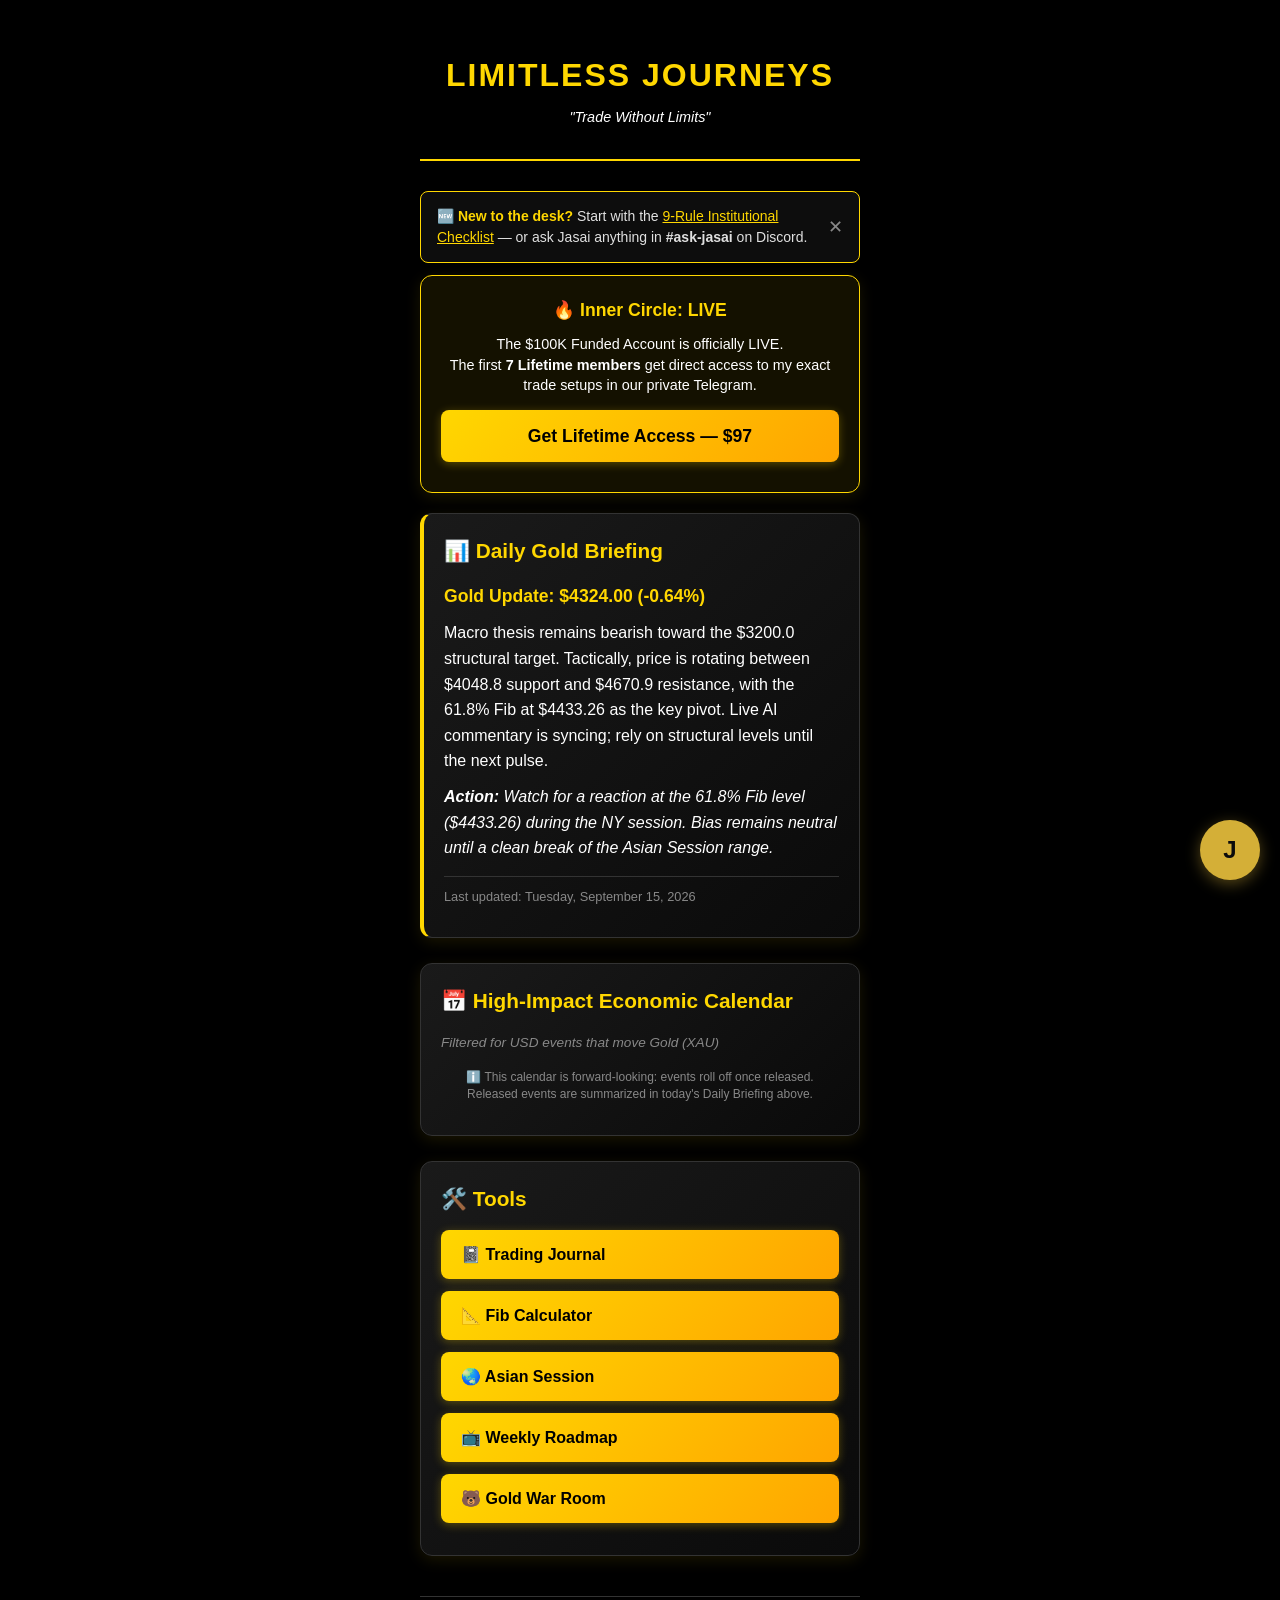
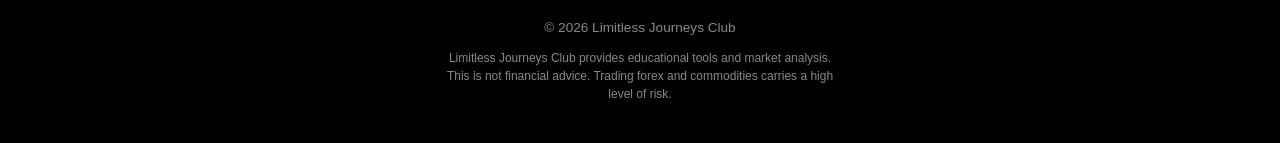
==== index.html @ 76de213f "Add JASAI static widget to index.html" ====
<!DOCTYPE html>
<html lang="en">
<head>
    <meta charset="UTF-8">
    <meta name="viewport" content="width=device-width, initial-scale=1.0, maximum-scale=1.0, user-scalable=no">
    <meta name="theme-color" content="#000000">
    <title>Limitless Journeys Club</title>
    <link rel="stylesheet" href="style.css">
    <script src="https://telegram.org/js/telegram-web-app.js"></script>
</head>
<body>

    <!-- MAIN APP CONTENT -->
    <div id="main-app" class="main-app">
        <header class="app-header">
            <h1>LIMITLESS JOURNEYS</h1>
            <p class="tagline">"Trade Without Limits"</p>
        </header>

        <!-- WELCOME BANNER (new traders) -->
<div id="welcomeBanner" style="background:#0d0d0d;border:1px solid #FFD700;border-radius:8px;padding:14px 16px;margin:12px auto;max-width:900px;color:#e0e0e0;font-family:Arial,Helvetica,sans-serif;font-size:14px;line-height:1.5;display:flex;align-items:center;gap:12px;justify-content:space-between;">
  <div>
    🆕 <strong style="color:#FFD700;">New to the desk?</strong>
    Start with the <a href="checklist.html" style="color:#FFD700;">9-Rule Institutional Checklist</a>
    — or ask Jasai anything in <strong>#ask-jasai</strong> on Discord.
  </div>
  <button onclick="document.getElementById('welcomeBanner').style.display='none';localStorage.setItem('lj_banner_seen','1');" style="background:none;border:none;color:#888;font-size:18px;cursor:pointer;">✕</button>
</div>
<script>
  if (localStorage.getItem('lj_banner_seen') === '1') {
    var b = document.getElementById('welcomeBanner'); if (b) b.style.display = 'none';
  }
</script>
        
        <!-- INNER CIRCLE FOMO BANNER -->
            <div class="card" style="border: 1px solid #FFD700; background: rgba(255, 215, 0, 0.08); margin-bottom: 20px;">
                <h3 style="color: #FFD700; text-align: center; margin-bottom: 10px; font-size: 1.1rem;">🔥 Inner Circle: LIVE</h3>
                <p style="text-align: center; font-size: 0.9rem; color: #fff; line-height: 1.4;">
                    The $100K Funded Account is officially LIVE. 
                    <br>The first <strong>7 Lifetime members</strong> get direct access to my exact trade setups in our private Telegram.
                </p>
                <!-- Replace YOUR_BEACONS_LINK with your actual beacons.ai URL -->
                <a href="https://payhip.com/b/puVSQ" target="_blank" class="payhip-btn" style="background-color: #FFD700; color: #000; font-weight: bold; text-align: center; display: block; text-decoration: none; padding: 12px; margin-top: 15px; border-radius: 8px;">
                    Get Lifetime Access — $97
                </a>
            </div>
        
        <main class="app-content">
            <section class="card daily-briefing">
                <h2>📊 Daily Gold Briefing</h2>
                <div id="briefing-content">
                    <p class="loading">Loading today's analysis...</p>
                </div>
            </section>

            <!-- ECONOMIC CALENDAR WIDGET -->
            <section class="card calendar-card">
                <h2>📅 High-Impact Economic Calendar</h2>
                <p class="calendar-note">Filtered for USD events that move Gold (XAU)</p>
                <p style="font-size: 0.75rem; color: #888; text-align: center; margin: 8px 0 12px 0; line-height: 1.4;">
                    ℹ️ This calendar is forward-looking: events roll off once released. <br>
                    Released events are summarized in today's Daily Briefing above.
                </p>
                <div class="tradingview-widget-container">
                  <div class="tradingview-widget-container__widget"></div>
                  <script type="text/javascript" src="https://s3.tradingview.com/external-embedding/embed-widget-events.js" async>
                  {
                  "colorTheme": "dark",
                  "isTransparent": true,
                  "width": "100%",
                  "height": "400",
                  "locale": "en",
                  "importanceFilter": "-1,0,1",
                  "countryFilter": "us"
                }
                  </script>
                </div>
            </section>

            <section class="card menu">
                <h2>🛠️ Tools</h2>
                <button class="menu-btn" onclick="checkPremiumAccess('journal')">📓 Trading Journal</button>
                <button class="menu-btn" onclick="checkPremiumAccess('fib')">📐 Fib Calculator</button>
                <button class="menu-btn" onclick="checkPremiumAccess('asian')">🌏 Asian Session</button>
                <button class="menu-btn" onclick="showScreen('roadmap-screen')">📺 Weekly Roadmap</button>
                <button class="menu-btn" onclick="showScreen('warroom-screen')">🐻 Gold War Room</button>
            </section>
        </main>

        <footer class="app-footer">
            <p>© 2026 Limitless Journeys Club</p>
            <p class="disclaimer-text">Limitless Journeys Club provides educational tools and market analysis. This is not financial advice. Trading forex and commodities carries a high level of risk.</p>
        </footer>
    </div>

    <!-- FIBONACCI CALCULATOR SCREEN -->
    <div id="fib-screen" class="tool-screen">
        <header class="tool-header">
            <button class="back-btn" onclick="goBack()">← Back</button>
            <h2> Fib Calculator</h2>
        </header>
        <main class="app-content">
            <div class="card">
                <div class="input-group">
                    <label>Swing High ($)</label>
                    <input type="number" id="fib-high" class="fib-input" placeholder="e.g., 4216.40" step="0.01">
                </div>
                <div class="input-group">
                    <label>Swing Low ($)</label>
                    <input type="number" id="fib-low" class="fib-input" placeholder="e.g., 3962.50" step="0.01">
                </div>
                <div class="input-group">
                    <label>Trade Direction</label>
                    <div class="toggle-group">
                        <button class="toggle-btn active" id="btn-long" onclick="setDirection('long')">LONG</button>
                        <button class="toggle-btn" id="btn-short" onclick="setDirection('short')">SHORT</button>
                    </div>
                </div>
                <button class="calculate-btn" onclick="calculateFib()">Calculate Levels</button>
            </div>
            <div id="fib-results" class="card">
                <h3>🎯 Your Levels</h3>
                <div class="fib-level"><span>0.0% (Start)</span> <span id="lvl-0" class="price">-</span></div>
                <div class="fib-level"><span>50.0%</span> <span id="lvl-50" class="price">-</span></div>
                <div class="fib-level golden-zone"><span>61.8% (Golden Zone)</span> <span id="lvl-618" class="price">-</span></div>
                <div class="fib-level"><span>71.8% (Institutional)</span> <span id="lvl-718" class="price">-</span></div>
                <div class="fib-level"><span>100.0% (Target)</span> <span id="lvl-100" class="price">-</span></div>
            </div>
        </main>
    </div>

    <!-- ASIAN SESSION TRACKER SCREEN -->
    <div id="asian-screen" class="tool-screen">
        <header class="tool-header">
            <button class="back-btn" onclick="goBack()">← Back</button>
            <h2> Asian Session Tracker</h2>
        </header>
        <main class="app-content">
            <div class="card countdown-card">
                <h3>⏰ Next Asian Session</h3>
                <p id="session-status" class="session-status">Calculating...</p>
                <div id="countdown-timer" class="countdown-timer">--:--:--</div>
                <p class="session-note">Asian Session: 7:00 PM – 12:00 AM AST</p>
            </div>
            <div class="card">
                <h3> Log Today's Asian Range</h3>
                <div class="input-group">
                    <label>Asian Session High ($)</label>
                    <input type="number" id="asian-high" class="fib-input" placeholder="e.g., 4155.30" step="0.01">
                </div>
                <div class="input-group">
                    <label>Asian Session Low ($)</label>
                    <input type="number" id="asian-low" class="fib-input" placeholder="e.g., 4120.10" step="0.01">
                </div>
                <button class="calculate-btn" onclick="saveAsianRange()">Save Range</button>
            </div>
            <div id="asian-saved" class="card">
                <h3>✅ Today's Saved Range</h3>
                <div class="fib-level"><span>📈 Asian High</span> <span id="saved-high" class="price">-</span></div>
                <div class="fib-level"><span>📉 Asian Low</span> <span id="saved-low" class="price">-</span></div>
                <div class="fib-level golden-zone"><span>📏 Range Size</span> <span id="saved-range" class="price">-</span></div>
                <button class="clear-btn" onclick="clearAsianRange()">Clear & Reset</button>
            </div>
            <div class="card rule-card">
                <h3>⚠️ Limitless Rule</h3>
                <p class="rule-text">Wait for a <strong>liquidity sweep</strong> of the Asian Session High or Low before seeking entries at key supply or demand zones.</p>
            </div>
        </main>
    </div>

    <!-- WEEKLY ROADMAP SCREEN -->
<div id="roadmap-screen" class="tool-screen">
    <header class="tool-header">
        <button class="back-btn" onclick="goBack()">← Back</button>
        <h2>📈 Weekly Roadmap</h2>
    </header>
    <main class="app-content">
        <div class="card rule-card">
            <h3>⚠️ Desk Rule</h3>
            <p class="rule-text">Levels are zones, not buttons. Wait for candle confirmation at the level before acting. No confirmation = no trade.</p>
        </div>
        <div class="card" id="roadmap-video-card">
            <h3>🎥 This Week's Analysis</h3>
            <p style="text-align: center; margin-bottom: 20px;">Watch this week's Gold Roadmap breakdown on YouTube</p>
        </div>
        <div class="card" id="levels-card">
            <h3>📌 Key Levels This Week</h3>
        </div>
    </main>
</div>

<!-- GOLD WAR ROOM SCREEN -->
<div id="warroom-screen" class="tool-screen">
    <header class="tool-header">
        <button class="back-btn" onclick="goBack()">← Back</button>
        <h2>🐻 Gold War Room</h2>
    </header>
    <main class="app-content">
        <div class="card rule-card">
            <h3>⚠️ War Room Rule</h3>
            <p class="rule-text">Patience over participation. We don't gamble. We trade the structural reality.</p>
        </div>
        <div class="card" id="warroom-video-card">
            <h3>🎬 Latest Episode</h3>
            <p style="text-align: center; margin-bottom: 20px;">Weekly Gold market breakdown with institutional analysis</p>
        </div>
        <div class="card" id="warroom-battle-card">
            <h3>📊 This Week's Battle</h3>
        </div>
    </main>
</div>

    <!-- TRADING JOURNAL SCREEN -->
    <div id="journal-screen" class="tool-screen">
        <header class="tool-header">
            <button class="back-btn" onclick="goBack()">← Back</button>
            <h2>📓 Trading Journal</h2>
        </header>
        <main class="app-content">
            <div class="card">
                <h3>📝 Log New Trade</h3>
                <div class="input-group">
                    <label>Date</label>
                    <input type="date" id="trade-date" class="fib-input">
                </div>
                <div class="input-group">
                    <label>Pair</label>
                    <input type="text" id="trade-pair" class="fib-input" value="XAUUSD">
                </div>
                <div class="input-group">
                    <label>Direction</label>
                    <div class="toggle-group">
                        <button class="toggle-btn active" id="dir-long" onclick="setTradeDirection('long')">LONG</button>
                        <button class="toggle-btn" id="dir-short" onclick="setTradeDirection('short')">SHORT</button>
                    </div>
                </div>
                <div class="input-group">
                    <label>Entry Price ($)</label>
                    <input type="number" id="trade-entry" class="fib-input" step="0.01">
                </div>
                <div class="input-group">
                    <label>Stop Loss ($)</label>
                    <input type="number" id="trade-sl" class="fib-input" step="0.01">
                </div>
                <div class="input-group">
                    <label>Take Profit ($)</label>
                    <input type="number" id="trade-tp" class="fib-input" step="0.01">
                </div>
                <div class="input-group">
                    <label>Outcome</label>
                    <select id="trade-outcome" class="fib-input">
                        <option value="pending">Pending</option>
                        <option value="win">Win ✅</option>
                        <option value="loss">Loss ❌</option>
                        <option value="be">Break Even ⚖️</option>
                    </select>
                </div>
                <div class="input-group">
                    <label>Notes</label>
                    <textarea id="trade-notes" class="fib-input" rows="3" placeholder="What did you learn?"></textarea>
                </div>
                <button class="calculate-btn" onclick="saveTrade()">Save Trade</button>
            </div>
            <div id="trade-history" class="card">
                <h3>📊 Trade History</h3>
                <div id="trades-list"></div>
                <button class="clear-btn" onclick="clearAllTrades()" style="margin-top: 20px;">Clear All Trades</button>
            </div>
        </main>
    </div>

    <!-- PREMIUM UPGRADE MODAL -->
<div id="premium-modal" class="modal-overlay">
    <div class="modal-content">
        <div class="modal-header">
            <h2>🔒 Premium Feature</h2>
            <button class="close-modal" onclick="closePremiumModal()">×</button>
        </div>
        <div class="modal-body">
            <p>Unlock the full <strong>Limitless Journeys Club</strong> experience.</p>
            
            <div class="divider"><span>OR — ALREADY A MEMBER?</span></div>
            <div style="border: 1px solid #FFD700; border-radius: 8px; padding: 14px; margin: 10px 0 15px 0; background: #0d0d0d;">
                <p class="passcode-prompt" style="color: #FFD700; font-weight: bold; margin-bottom: 8px;">🔑 Member? Unlock instantly — no payment needed:</p>
                <input type="password" id="passcode-input" class="fib-input" placeholder="Your member passcode" style="text-align: center; letter-spacing: 2px;">
                <button class="calculate-btn" onclick="verifyPasscode()" style="margin-top: 10px; background-color: #333; color: #FFD700; border: 1px solid #FFD700; width: 100%;">Unlock</button>
                <p id="passcode-error" class="pin-error" style="display: none; margin-top: 10px; color: #FF3D00;">Invalid passcode.</p>
                <p style="font-size: 0.75rem; color: #888; margin-top: 8px;">Your personal key arrives in your welcome message. Type it once — this device stays unlocked.</p>
            </div>

            <p style="text-align: center; color: #888; font-size: 0.85rem; margin: 10px 0;">Not a member yet? See what's inside:</p>
            <ul class="premium-perks">
                <li>✅ Advanced Trading Journal</li>
                <li>✅ Golden Zone Fib Calculator</li>
                <li>✅ Asian Session Range Tracker</li>
                <li>✅ Weekly Gold Roadmap Access</li>
                <li>✅ Gold War Room Access</li>
            </ul>
            <a href="https://payhip.com/b/2IJq7" target="_blank" class="payhip-btn">Upgrade Monthly - $19.99/mo</a>
            <a href="https://payhip.com/b/puVSQ" target="_blank" class="payhip-btn" style="color: #1a1a1a; font-weight: 800; margin-top: 10px; border: 2px solid #1a1a1a;">⭐ BEST VALUE — Get Lifetime Access - $97</a>
        </div>
    </div>
</div>

    <script src="script.js"></script>
</body>
</html>

<script>
    async function loadBriefing() {
        try {
            // Fetches the file we just generated via GitHub Actions
            const response = await fetch('https://raw.githubusercontent.com/jeromany/limitless-club-app/main/daily-briefing.json?t=' + new Date().getTime());
            const data = await response.json();
            
            const gold = data.gold;
            const sign = gold.priceChangePercent > 0 ? '+' : '';
            
            const html = `
                <h3 style="color: #FFD700; margin-bottom: 10px;">Gold Update: $${gold.currentPrice} (${sign}${gold.priceChangePercent}%)</h3>
                <p style="line-height: 1.6;">${gold.analysis}</p>
                <p style="font-size: 0.8rem; color: #888; margin-top: 15px;">Last updated: ${new Date(data.timestamp).toLocaleString()}</p>
            `;
            
            // This targets the exact ID you already have in your HTML
            document.getElementById('briefing-content').innerHTML = html;
        } catch (error) {
            console.error('Error loading briefing:', error);
            document.getElementById('briefing-content').innerHTML = '<p>Market data temporarily unavailable.</p>';
        }
    }
    
    // Run it when the page loads
    loadBriefing();
</script>
<!-- JASAI STATIC WIDGET -->
<style>
#jasai-launcher{position:fixed;bottom:20px;right:20px;width:60px;height:60px;background:#D4AF37;border-radius:50%;display:flex;align-items:center;justify-content:center;cursor:pointer;box-shadow:0 4px 15px rgba(212,175,55,0.4);z-index:9999;font-size:24px;color:#0B0B0C;font-weight:bold;}
#jasai-window{position:fixed;bottom:90px;right:20px;width:340px;height:450px;background:#0B0B0C;border:1px solid #2a2a2a;border-radius:12px;display:none;flex-direction:column;z-index:9999;box-shadow:0 10px 30px rgba(0,0,0,0.5);font-family:Helvetica,Arial,sans-serif;}
#jasai-header{padding:15px;background:#141414;border-bottom:1px solid #2a2a2a;border-radius:12px 12px 0 0;color:#D4AF37;font-size:14px;letter-spacing:1px;font-weight:bold;}
#jasai-chat{flex:1;padding:15px;overflow-y:auto;color:#F4E9D0;font-size:13px;line-height:1.5;}
.j-msg{margin-bottom:10px;padding:8px 12px;border-radius:8px;max-width:85%;word-wrap:break-word;}
.j-bot{background:#1a1a1a;border:1px solid #2a2a2a;}
.j-user{background:#D4AF37;color:#0B0B0C;margin-left:auto;text-align:right;}
#jasai-input-area{padding:10px;border-top:1px solid #2a2a2a;display:flex;gap:8px;}
#jasai-input{flex:1;background:#141414;border:1px solid #333;color:#F4E9D0;padding:8px;border-radius:6px;font-size:13px;outline:none;}
#jasai-send{background:#D4AF37;color:#0B0B0C;border:none;padding:8px 15px;border-radius:6px;cursor:pointer;font-weight:bold;font-size:13px;}
</style>

<div id="jasai-launcher" onclick="document.getElementById('jasai-window').style.display = document.getElementById('jasai-window').style.display === 'flex' ? 'none' : 'flex'">J</div>

<div id="jasai-window">
  <div id="jasai-header">JASAI // LIMITLESS DESK</div>
  <div id="jasai-chat">
    <div class="j-msg j-bot">I am Jasai. Ask me for a trend read, price, levels, or bias. (Data updates daily at 8 AM AST).</div>
  </div>
  <div id="jasai-input-area">
    <input type="text" id="jasai-input" placeholder="Ask for a trend read..." onkeypress="if(event.key==='Enter')document.getElementById('jasai-send').click()">
    <button id="jasai-send" onclick="jasaiSend()">SEND</button>
  </div>
</div>

<script>
const JASAI_DATA_URL = "https://raw.githubusercontent.com/Jeromany/limitless-club-app/main/daily-briefing.json";
let jasaiData = {};

async function loadJasai() {
    try {
        const res = await fetch(JASAI_DATA_URL);
        const json = await res.json();
        jasaiData = json.gold || {};
    } catch (e) { console.error("Jasai data fetch failed", e); }
}
loadJasai();

function jasaiSend() {
    const input = document.getElementById('jasai-input');
    const chat = document.getElementById('jasai-chat');
    const prompt = input.value.trim();
    if (!prompt) return;

    chat.innerHTML += `<div class="j-msg j-user">${prompt}</div>`;
    input.value = '';
    chat.scrollTop = chat.scrollHeight;

    const p = prompt.toLowerCase();
    const price = jasaiData.currentPrice || 'pending';
    const bias = jasaiData.bias || 'pending';
    const sup = jasaiData.support || 'pending';
    const res = jasaiData.resistance || 'pending';
    const fib = jasaiData.fib618 || 'pending';
    const discord = "https://discord.gg/BE7pTpbubk";
    let reply = "";

    if (p.includes('help')) reply = `Commands: price, trend, bias, levels, fib, discord.`;
    else if (p.includes('price')) reply = `Current Gold Price: $${price}`;
    else if (p.includes('trend') || p.includes('read')) reply = `Daily tape: Price $${price}. Bias ${bias}. Support at $${sup}, Resistance at $${res}. Patience over participation.`;
    else if (p.includes('bias')) reply = `Current institutional bias: ${bias}.`;
    else if (p.includes('levels') || p.includes('support') || p.includes('resistance')) reply = `Core containment: Support $${sup}, Resistance $${res}.`;
    else if (p.includes('fib')) reply = `61.8% Golden Ratio: $${fib}.`;
    else if (p.includes('discord') || p.includes('room')) reply = `Step into the live War Room: ${discord}`;
    else reply = `My static module only tracks macro levels. For real-time trade management and deep dives, ask me in the War Room: ${discord}`;

    setTimeout(() => {
        chat.innerHTML += `<div class="j-msg j-bot">${reply}</div>`;
        chat.scrollTop = chat.scrollHeight;
    }, 400);
}
</script>
<!-- END JASAI WIDGET -->
---- style.css ----
/* ===== BASE STYLES ===== */
* {
    margin: 0;
    padding: 0;
    box-sizing: border-box;
}

body {
    font-family: -apple-system, BlinkMacSystemFont, 'Segoe UI', Roboto, Oxygen, Ubuntu, Cantarell, sans-serif;
    background-color: #000000;
    color: #ffffff;
    line-height: 1.6;
    overflow-x: hidden;
}

/* ===== MAIN APP LAYOUT ===== */
.main-app {
    max-width: 480px;
    margin: 0 auto;
    padding: 20px;
    background-color: #000000;
    min-height: 100vh;
}

.app-header {
    text-align: center;
    padding: 30px 0;
    border-bottom: 2px solid #FFD700;
    margin-bottom: 30px;
}

.app-header h1 {
    color: #FFD700;
    font-size: 2rem;
    font-weight: 700;
    letter-spacing: 2px;
    margin-bottom: 5px;
}

.tagline {
    color: #ffffff;
    font-style: italic;
    font-size: 0.9rem;
}

.app-content {
    padding: 0;
}

/* ===== CARDS ===== */
.card {
    background: linear-gradient(135deg, #1a1a1a 0%, #0a0a0a 100%);
    border: 1px solid #333333;
    border-radius: 12px;
    padding: 20px;
    margin-bottom: 25px;
    box-shadow: 0 4px 15px rgba(255, 215, 0, 0.1);
}

.card h2 {
    color: #FFD700;
    font-size: 1.3rem;
    margin-bottom: 15px;
    display: flex;
    align-items: center;
    gap: 8px;
}

.card h3 {
    color: #FFD700;
    font-size: 1.1rem;
    margin-bottom: 12px;
}

/* ===== DAILY BRIEFING ===== */
.daily-briefing {
    border-left: 4px solid #FFD700;
}

.daily-briefing p {
    margin-bottom: 10px;
    line-height: 1.6;
}

/* ===== ECONOMIC CALENDAR ===== */
.calendar-note {
    color: #888888;
    font-size: 0.85rem;
    margin-bottom: 15px;
    font-style: italic;
}

/* ===== MENU BUTTONS ===== */
.menu {
    text-align: center;
}

.menu-btn {
    display: block;
    width: 100%;
    padding: 15px 20px;
    margin-bottom: 12px;
    background: linear-gradient(135deg, #FFD700 0%, #FFA500 100%);
    color: #000000;
    border: none;
    border-radius: 8px;
    font-size: 1rem;
    font-weight: 600;
    cursor: pointer;
    transition: all 0.3s ease;
    text-align: left;
    box-shadow: 0 2px 10px rgba(255, 215, 0, 0.3);
}

.menu-btn:hover {
    transform: translateY(-2px);
    box-shadow: 0 4px 15px rgba(255, 215, 0, 0.5);
}

.menu-btn:active {
    transform: translateY(0);
}

/* ===== TOOL SCREENS ===== */
.tool-screen {
    position: fixed;
    top: 0;
    left: 0;
    width: 100%;
    height: 100%;
    background-color: #000000;
    overflow-y: auto;
    z-index: 1000;
    display: none;
}

.tool-header {
    background: linear-gradient(135deg, #1a1a1a 0%, #0a0a0a 100%);
    padding: 20px;
    border-bottom: 2px solid #FFD700;
    display: flex;
    align-items: center;
    gap: 15px;
    position: sticky;
    top: 0;
    z-index: 1001;
}

.back-btn {
    background: transparent;
    border: 1px solid #FFD700;
    color: #FFD700;
    padding: 8px 15px;
    border-radius: 5px;
    cursor: pointer;
    font-size: 0.9rem;
}

.back-btn:hover {
    background: #FFD700;
    color: #000000;
}

.tool-header h2 {
    color: #FFD700;
    font-size: 1.3rem;
}

/* ===== INPUT FIELDS ===== */
.input-group {
    margin-bottom: 20px;
}

.input-group label {
    display: block;
    color: #FFD700;
    margin-bottom: 8px;
    font-weight: 500;
}

.fib-input,
select,
textarea {
    width: 100%;
    padding: 12px 15px;
    background-color: #1a1a1a;
    border: 1px solid #333333;
    border-radius: 8px;
    color: #ffffff;
    font-size: 1rem;
    transition: border-color 0.3s ease;
}

.fib-input:focus,
select:focus,
textarea:focus {
    outline: none;
    border-color: #FFD700;
}

/* ===== TOGGLE BUTTONS ===== */
.toggle-group {
    display: flex;
    gap: 10px;
}

.toggle-btn {
    flex: 1;
    padding: 12px;
    background-color: #1a1a1a;
    border: 2px solid #333333;
    border-radius: 8px;
    color: #ffffff;
    font-weight: 600;
    cursor: pointer;
    transition: all 0.3s ease;
}

.toggle-btn.active {
    background-color: #FFD700;
    border-color: #FFD700;
    color: #000000;
}

/* ===== CALCULATE BUTTON ===== */
.calculate-btn {
    width: 100%;
    padding: 15px;
    background: linear-gradient(135deg, #FFD700 0%, #FFA500 100%);
    border: none;
    border-radius: 8px;
    color: #000000;
    font-size: 1rem;
    font-weight: 700;
    cursor: pointer;
    transition: all 0.3s ease;
    box-shadow: 0 2px 10px rgba(255, 215, 0, 0.3);
}

.calculate-btn:hover {
    transform: translateY(-2px);
    box-shadow: 0 4px 15px rgba(255, 215, 0, 0.5);
}

/* ===== FIB LEVELS ===== */
.fib-level {
    display: flex;
    justify-content: space-between;
    padding: 12px 15px;
    background-color: #1a1a1a;
    border-radius: 6px;
    margin-bottom: 8px;
    border-left: 3px solid #333333;
}

.fib-level.golden-zone {
    border-left-color: #FFD700;
    background-color: rgba(255, 215, 0, 0.1);
}

.fib-level .price {
    color: #FFD700;
    font-weight: 700;
    font-family: 'Courier New', monospace;
}

/* ===== ASIAN SESSION COUNTDOWN ===== */
.countdown-card {
    text-align: center;
    border: 2px solid #FFD700;
}

.session-status {
    font-size: 1.2rem;
    font-weight: 700;
    margin-bottom: 15px;
}

.countdown-timer {
    font-size: 3rem;
    font-weight: 700;
    color: #FFD700;
    font-family: 'Courier New', monospace;
    margin: 20px 0;
}

.session-note {
    color: #888888;
    font-size: 0.9rem;
}

/* ===== RULE CARD ===== */
.rule-card {
    border: 2px solid #FF3D00;
    background: linear-gradient(135deg, rgba(255, 61, 0, 0.1) 0%, rgba(0, 0, 0, 0) 100%);
}

.rule-text {
    color: #ffffff;
    line-height: 1.6;
    margin-bottom: 10px;
}

.rule-subtext {
    color: #888888;
    font-size: 0.9rem;
    font-style: italic;
}

/* ===== PREMIUM MODAL ===== */
.modal-overlay {
    position: fixed;
    top: 0;
    left: 0;
    width: 100%;
    height: 100%;
    background-color: rgba(0, 0, 0, 0.9);
    z-index: 2000;
    display: none;
    justify-content: center;
    align-items: center;
    padding: 20px;
}

.modal-content {
    background: linear-gradient(135deg, #1a1a1a 0%, #0a0a0a 100%);
    border: 2px solid #FFD700;
    border-radius: 15px;
    padding: 30px;
    max-width: 400px;
    width: 100%;
    max-height: 90vh;
    overflow-y: auto;
}

.modal-header {
    display: flex;
    justify-content: space-between;
    align-items: center;
    margin-bottom: 20px;
    padding-bottom: 15px;
    border-bottom: 2px solid #FFD700;
}

.modal-header h2 {
    color: #FFD700;
}

.close-modal {
    background: transparent;
    border: none;
    color: #ffffff;
    font-size: 2rem;
    cursor: pointer;
    line-height: 1;
}

.close-modal:hover {
    color: #FFD700;
}

.premium-perks {
    list-style: none;
    margin: 20px 0;
}

.premium-perks li {
    padding: 10px 0;
    border-bottom: 1px solid #333333;
    color: #ffffff;
}

.payhip-btn {
    display: block;
    width: 100%;
    padding: 15px;
    background: linear-gradient(135deg, #FFD700 0%, #FFA500 100%);
    color: #000000;
    text-align: center;
    text-decoration: none;
    border-radius: 8px;
    font-weight: 700;
    font-size: 1.1rem;
    margin-bottom: 10px;
    transition: all 0.3s ease;
    box-shadow: 0 2px 10px rgba(255, 215, 0, 0.3);
}

.payhip-btn:hover {
    transform: translateY(-2px);
    box-shadow: 0 4px 15px rgba(255, 215, 0, 0.5);
}

.divider {
    text-align: center;
    margin: 20px 0;
    position: relative;
}

.divider span {
    background-color: #1a1a1a;
    padding: 0 15px;
    color: #888888;
}

.passcode-prompt {
    text-align: center;
    color: #888888;
    margin: 15px 0 10px;
}

.pin-error {
    color: #FF3D00;
    text-align: center;
    font-size: 0.9rem;
}

/* ===== FOOTER ===== */
.app-footer {
    margin-top: 40px;
    padding: 20px;
    text-align: center;
    border-top: 1px solid #333333;
    color: #888888;
    font-size: 0.85rem;
}

.disclaimer-text {
    margin-top: 10px;
    font-size: 0.75rem;
    line-height: 1.5;
}

/* ===== LOADING STATE ===== */
.loading {
    color: #888888;
    font-style: italic;
}

/* ===== CLEAR BUTTON ===== */
.clear-btn {
    width: 100%;
    padding: 12px;
    background-color: #FF3D00;
    border: none;
    border-radius: 8px;
    color: #ffffff;
    font-weight: 600;
    cursor: pointer;
    margin-top: 15px;
}

.clear-btn:hover {
    background-color: #FF1744;
}

/* ===== TRADING JOURNAL ===== */
#trades-list > div {
    border-bottom: 1px solid #333333;
    padding: 15px 0;
}

#trades-list > div:last-child {
    border-bottom: none;
}

/* ===== RESPONSIVE ===== */
@media (max-width: 480px) {
    .main-app {
        padding: 15px;
    }
    
    .app-header h1 {
        font-size: 1.5rem;
    }
    
    .countdown-timer {
        font-size: 2.5rem;
    }
}
/* ===== GOLD WAR ROOM STYLES ===== */
#warmroom-screen .tool-header h2 {
    color: #FFD700;
}

.war-room-episode {
    background: linear-gradient(135deg, rgba(255, 0, 0, 0.1) 0%, rgba(0, 0, 0, 0) 100%);
    border: 2px solid #FF0000;
    border-radius: 12px;
    padding: 20px;
    margin-bottom: 20px;
    text-align: center;
}

.war-room-episode h3 {
    color: #FF0000;
    font-size: 1.2rem;
    margin-bottom: 10px;
}
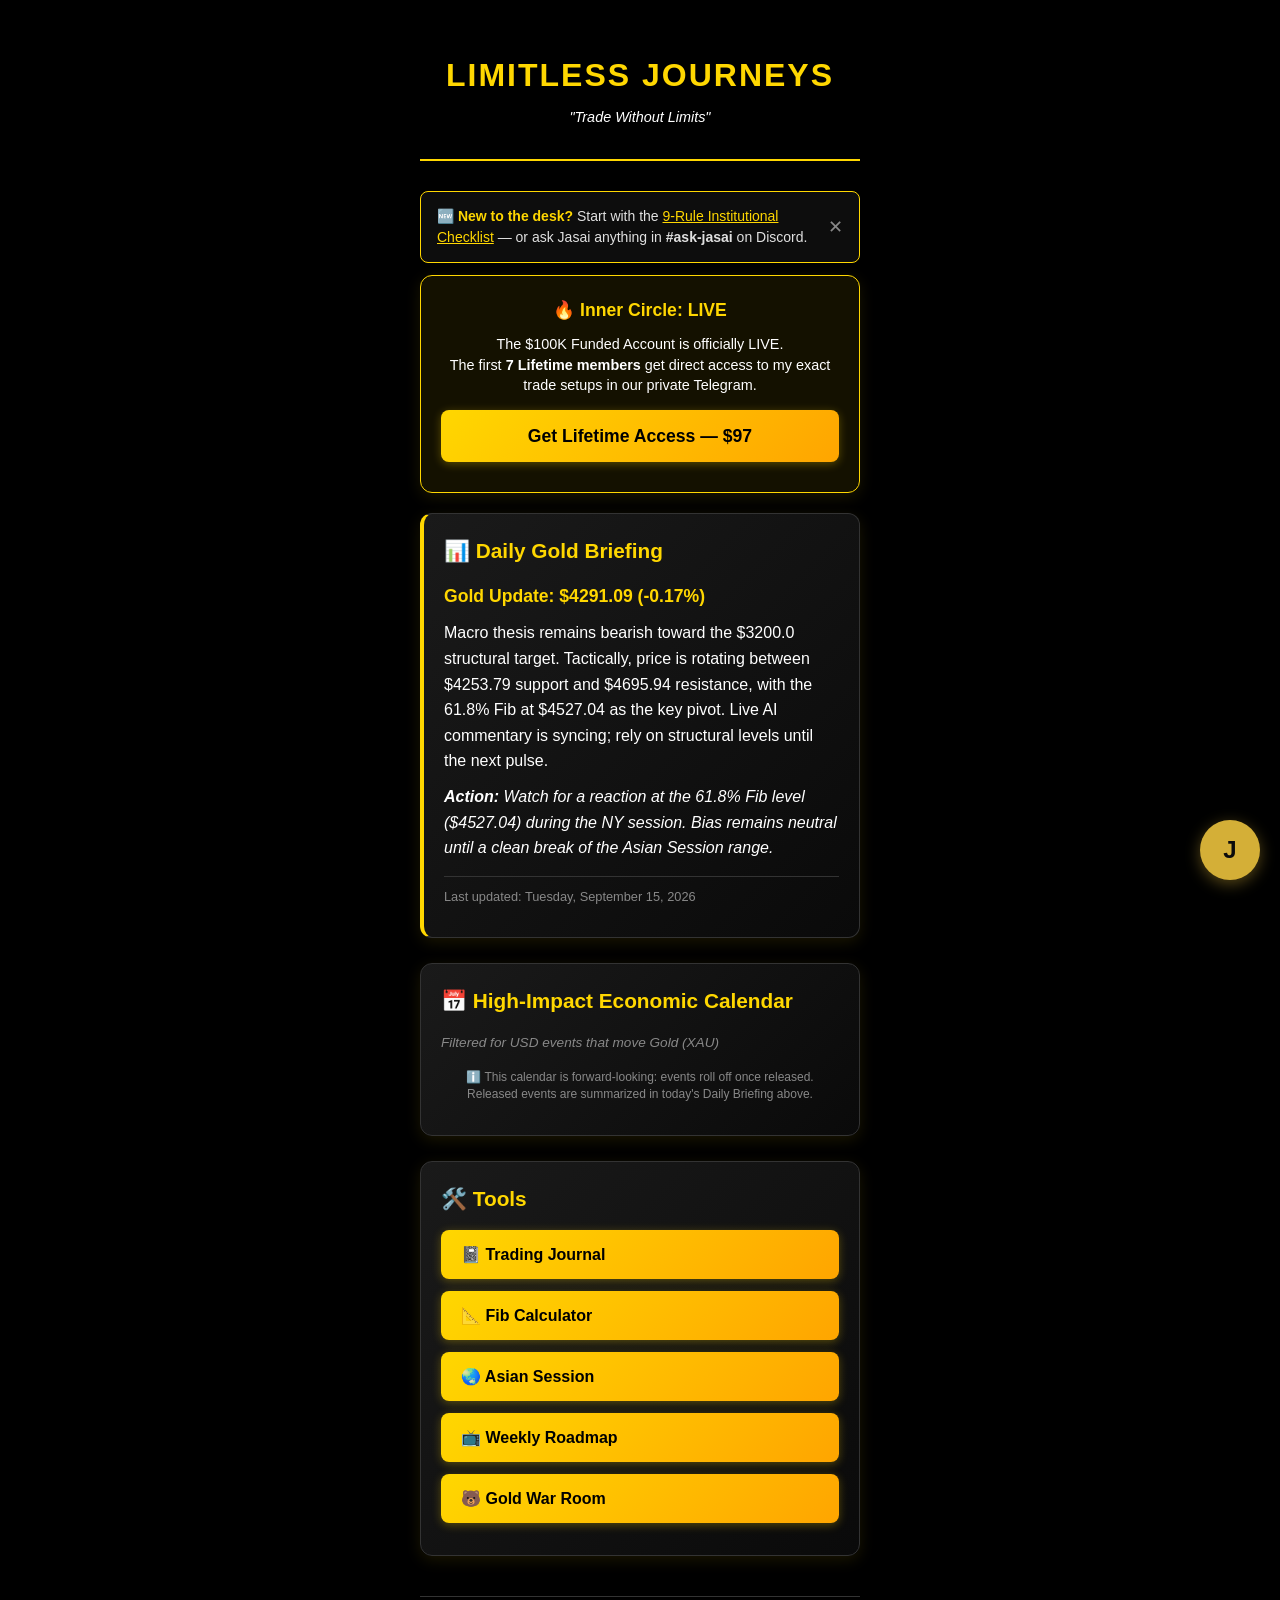
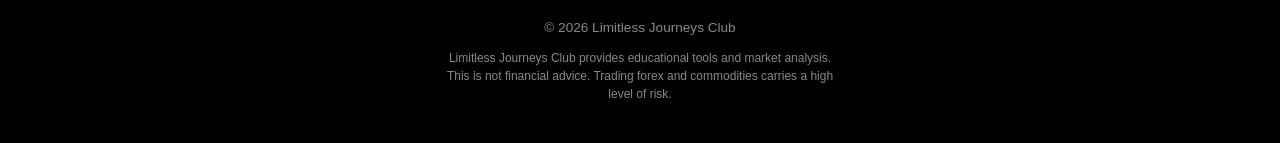
==== commit 625cf353: "Add brain loading functionality and command handling" ====
--- a/index.html
+++ b/index.html
@@ -373,6 +373,16 @@
 }
 loadJasai();
 
+let jasaiBrain = { commands: [], fallback: "" };
+
+async function loadBrain() {
+    try {
+        const res = await fetch("https://raw.githubusercontent.com/Jeromany/limitless-club-app/main/jasai_brain.json");
+        jasaiBrain = await res.json();
+    } catch (e) { console.error("Brain fetch failed", e); }
+}
+loadBrain();
+
 function jasaiSend() {
     const input = document.getElementById('jasai-input');
     const chat = document.getElementById('jasai-chat');
@@ -390,16 +400,30 @@
     const res = jasaiData.resistance || 'pending';
     const fib = jasaiData.fib618 || 'pending';
     const discord = "https://discord.gg/BE7pTpbubk";
-    let reply = "";
-
-    if (p.includes('help')) reply = `Commands: price, trend, bias, levels, fib, discord.`;
-    else if (p.includes('price')) reply = `Current Gold Price: $${price}`;
-    else if (p.includes('trend') || p.includes('read')) reply = `Daily tape: Price $${price}. Bias ${bias}. Support at $${sup}, Resistance at $${res}. Patience over participation.`;
-    else if (p.includes('bias')) reply = `Current institutional bias: ${bias}.`;
-    else if (p.includes('levels') || p.includes('support') || p.includes('resistance')) reply = `Core containment: Support $${sup}, Resistance $${res}.`;
-    else if (p.includes('fib')) reply = `61.8% Golden Ratio: $${fib}.`;
-    else if (p.includes('discord') || p.includes('room')) reply = `Step into the live War Room: ${discord}`;
-    else reply = `My static module only tracks macro levels. For real-time trade management and deep dives, ask me in the War Room: ${discord}`;
+    
+    let reply = jasaiBrain.fallback || `My static module only tracks macro levels. For real-time trade management, ask me in the War Room: ${discord}`;
+
+    // Find the first matching command in the brain
+    for (let cmd of jasaiBrain.commands) {
+        if (cmd.keywords.some(word => p.includes(word))) {
+            reply = cmd.answer;
+            break; // Stop at the first match
+        }
+    }
+
+    // Inject live data into the reply
+    reply = reply.replace(/\${price}/g, price);
+    reply = reply.replace(/\${bias}/g, bias);
+    reply = reply.replace(/\${sup}/g, sup);
+    reply = reply.replace(/\${res}/g, res);
+    reply = reply.replace(/\${fib}/g, fib);
+    reply = reply.replace(/\${discord}/g, discord);
+
+    setTimeout(() => {
+        chat.innerHTML += `<div class="j-msg j-bot">${reply}</div>`;
+        chat.scrollTop = chat.scrollHeight;
+    }, 400);
+}
 
     setTimeout(() => {
         chat.innerHTML += `<div class="j-msg j-bot">${reply}</div>`;
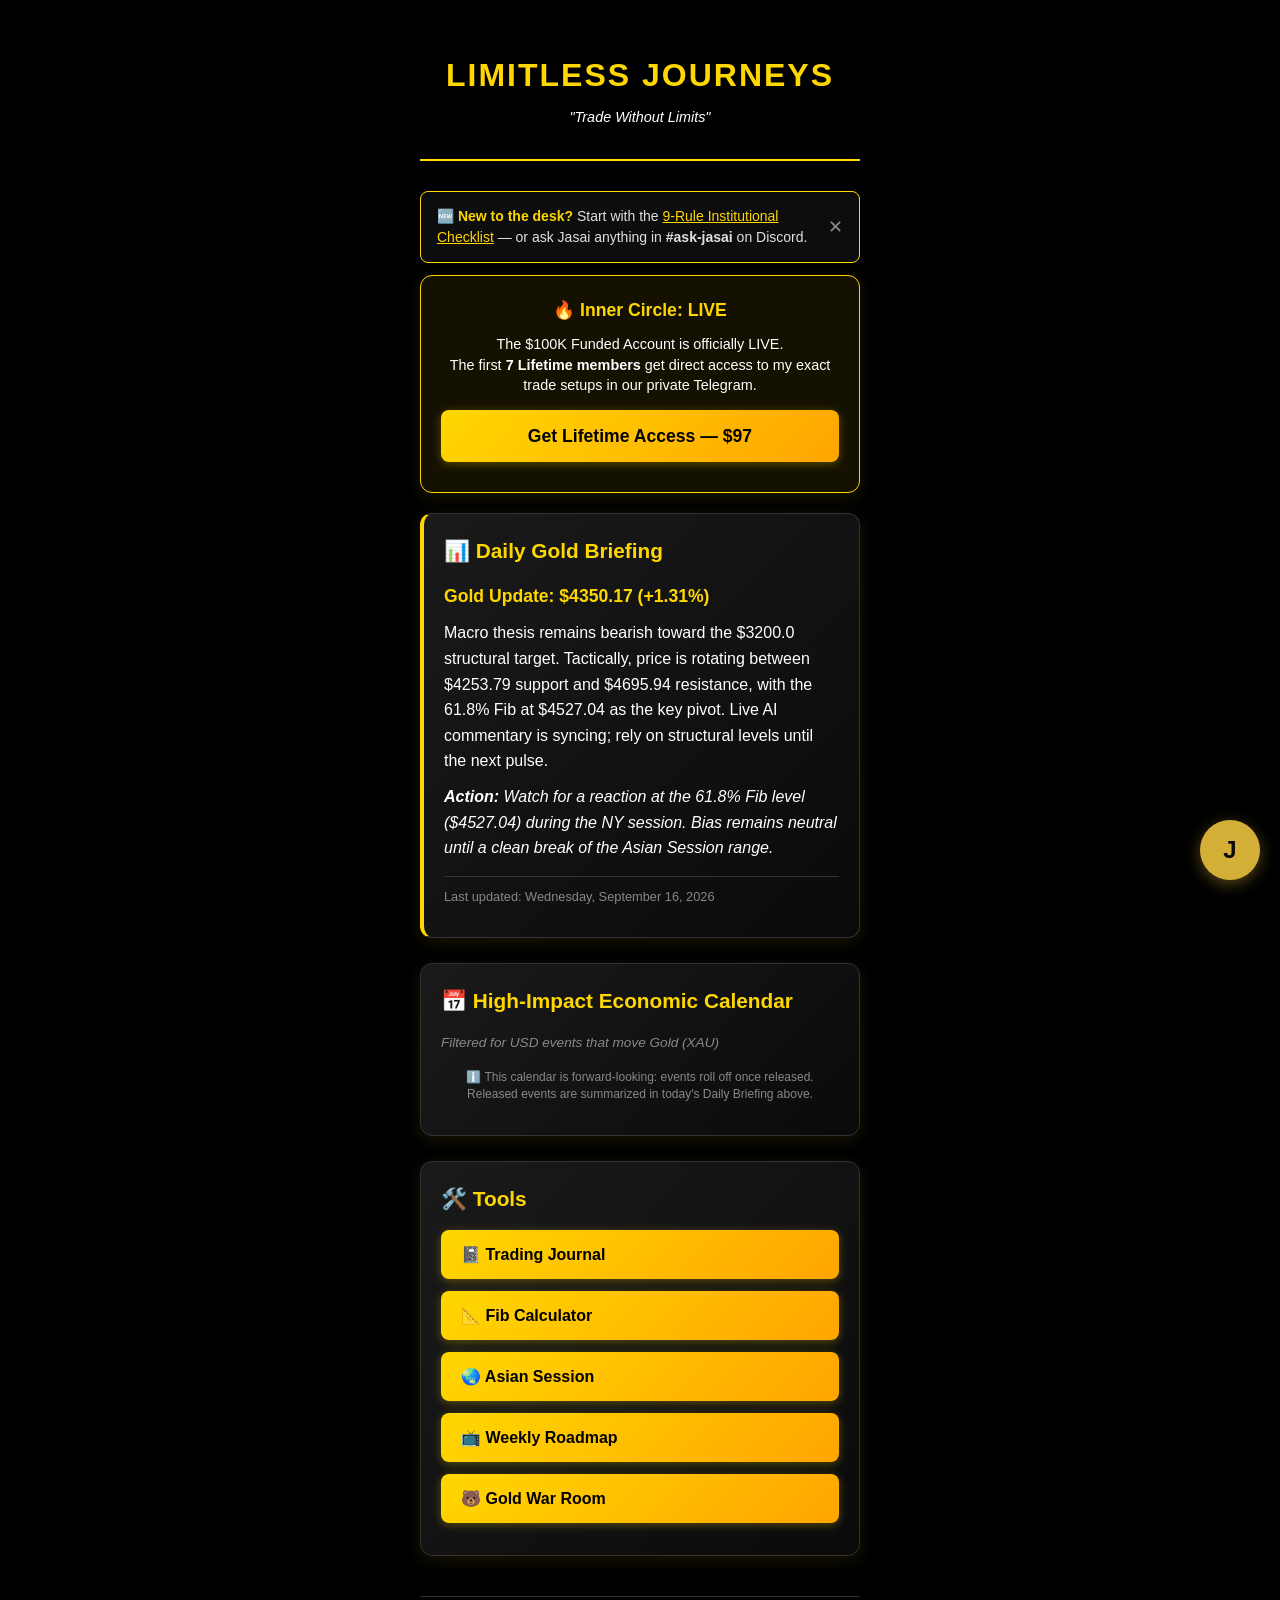
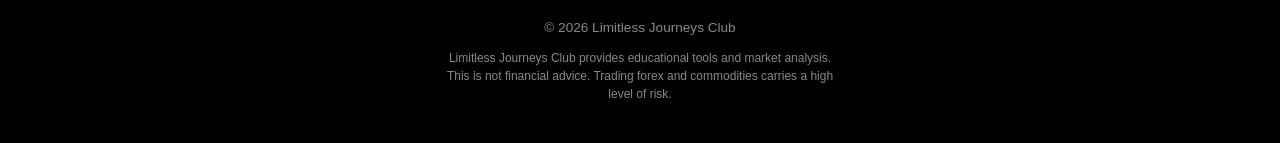
==== commit f4a6a8dc: "Update upgrade monthly pricing in index.html" ====
--- a/index.html
+++ b/index.html
@@ -296,7 +296,7 @@
                 <li>✅ Weekly Gold Roadmap Access</li>
                 <li>✅ Gold War Room Access</li>
             </ul>
-            <a href="https://payhip.com/b/2IJq7" target="_blank" class="payhip-btn">Upgrade Monthly - $19.99/mo</a>
+            <a href="https://payhip.com/b/2IJq7" target="_blank" class="payhip-btn">Upgrade Monthly - Monthly opens after the Founder close — $97/mo</a>
             <a href="https://payhip.com/b/puVSQ" target="_blank" class="payhip-btn" style="color: #1a1a1a; font-weight: 800; margin-top: 10px; border: 2px solid #1a1a1a;">⭐ BEST VALUE — Get Lifetime Access - $97</a>
         </div>
     </div>
@@ -333,15 +333,17 @@
     // Run it when the page loads
     loadBriefing();
 </script>
-<!-- JASAI STATIC WIDGET -->
+<!-- JASAI STATIC WIDGET v3 -->
 <style>
 #jasai-launcher{position:fixed;bottom:20px;right:20px;width:60px;height:60px;background:#D4AF37;border-radius:50%;display:flex;align-items:center;justify-content:center;cursor:pointer;box-shadow:0 4px 15px rgba(212,175,55,0.4);z-index:9999;font-size:24px;color:#0B0B0C;font-weight:bold;}
 #jasai-window{position:fixed;bottom:90px;right:20px;width:340px;height:450px;background:#0B0B0C;border:1px solid #2a2a2a;border-radius:12px;display:none;flex-direction:column;z-index:9999;box-shadow:0 10px 30px rgba(0,0,0,0.5);font-family:Helvetica,Arial,sans-serif;}
 #jasai-header{padding:15px;background:#141414;border-bottom:1px solid #2a2a2a;border-radius:12px 12px 0 0;color:#D4AF37;font-size:14px;letter-spacing:1px;font-weight:bold;}
+#jasai-autospeak{float:right;background:none;border:1px solid #333;color:#8C6D1F;border-radius:4px;cursor:pointer;font-size:11px;padding:2px 6px;}
 #jasai-chat{flex:1;padding:15px;overflow-y:auto;color:#F4E9D0;font-size:13px;line-height:1.5;}
 .j-msg{margin-bottom:10px;padding:8px 12px;border-radius:8px;max-width:85%;word-wrap:break-word;}
 .j-bot{background:#1a1a1a;border:1px solid #2a2a2a;}
 .j-user{background:#D4AF37;color:#0B0B0C;margin-left:auto;text-align:right;}
+.j-speak{background:none;border:1px solid #333;color:#D4AF37;border-radius:4px;margin-left:8px;cursor:pointer;font-size:11px;padding:2px 6px;vertical-align:middle;}
 #jasai-input-area{padding:10px;border-top:1px solid #2a2a2a;display:flex;gap:8px;}
 #jasai-input{flex:1;background:#141414;border:1px solid #333;color:#F4E9D0;padding:8px;border-radius:6px;font-size:13px;outline:none;}
 #jasai-send{background:#D4AF37;color:#0B0B0C;border:none;padding:8px 15px;border-radius:6px;cursor:pointer;font-weight:bold;font-size:13px;}
@@ -350,7 +352,7 @@
 <div id="jasai-launcher" onclick="document.getElementById('jasai-window').style.display = document.getElementById('jasai-window').style.display === 'flex' ? 'none' : 'flex'">J</div>
 
 <div id="jasai-window">
-  <div id="jasai-header">JASAI // LIMITLESS DESK</div>
+  <div id="jasai-header">JASAI // LIMITLESS DESK <button id="jasai-autospeak" onclick="toggleAuto()">AUTO OFF</button></div>
   <div id="jasai-chat">
     <div class="j-msg j-bot">I am Jasai. Ask me for a trend read, price, levels, or bias. (Data updates daily at 8 AM AST).</div>
   </div>
@@ -362,7 +364,10 @@
 
 <script>
 const JASAI_DATA_URL = "https://raw.githubusercontent.com/Jeromany/limitless-club-app/main/daily-briefing.json";
+const JASAI_BRAIN_URL = "https://raw.githubusercontent.com/Jeromany/limitless-club-app/main/jasai_brain.json";
 let jasaiData = {};
+let jasaiBrain = { commands: [], fallback: "" };
+let jasaiAutoSpeak = false;
 
 async function loadJasai() {
     try {
@@ -371,17 +376,30 @@
         jasaiData = json.gold || {};
     } catch (e) { console.error("Jasai data fetch failed", e); }
 }
-loadJasai();
-
-let jasaiBrain = { commands: [], fallback: "" };
-
 async function loadBrain() {
     try {
-        const res = await fetch("https://raw.githubusercontent.com/Jeromany/limitless-club-app/main/jasai_brain.json");
+        const res = await fetch(JASAI_BRAIN_URL);
         jasaiBrain = await res.json();
-    } catch (e) { console.error("Brain fetch failed", e); }
+    } catch (e) { console.error("Jasai brain fetch failed", e); }
 }
+loadJasai();
 loadBrain();
+
+function toggleAuto() {
+    jasaiAutoSpeak = !jasaiAutoSpeak;
+    document.getElementById('jasai-autospeak').textContent = jasaiAutoSpeak ? 'AUTO ON' : 'AUTO OFF';
+}
+
+function speakText(t) {
+    try {
+        if (!('speechSynthesis' in window)) return;
+        window.speechSynthesis.cancel();
+        const u = new SpeechSynthesisUtterance(t);
+        u.rate = 1.0;
+        u.pitch = 1.0;
+        window.speechSynthesis.speak(u);
+    } catch (e) { }
+}
 
 function jasaiSend() {
     const input = document.getElementById('jasai-input');
@@ -389,7 +407,10 @@
     const prompt = input.value.trim();
     if (!prompt) return;
 
-    chat.innerHTML += `<div class="j-msg j-user">${prompt}</div>`;
+    const ub = document.createElement('div');
+    ub.className = 'j-msg j-user';
+    ub.textContent = prompt;
+    chat.appendChild(ub);
     input.value = '';
     chat.scrollTop = chat.scrollHeight;
 
@@ -400,35 +421,40 @@
     const res = jasaiData.resistance || 'pending';
     const fib = jasaiData.fib618 || 'pending';
     const discord = "https://discord.gg/BE7pTpbubk";
-    
-    let reply = jasaiBrain.fallback || `My static module only tracks macro levels. For real-time trade management, ask me in the War Room: ${discord}`;
-
-    // Find the first matching command in the brain
-    for (let cmd of jasaiBrain.commands) {
-        if (cmd.keywords.some(word => p.includes(word))) {
-            reply = cmd.answer;
-            break; // Stop at the first match
+
+    let reply = jasaiBrain.fallback || ("My static module tracks macro levels and infrastructure. For real-time trade management, ask me in the War Room: " + discord);
+
+    for (let i = 0; i < jasaiBrain.commands.length; i++) {
+        const cmd = jasaiBrain.commands[i];
+        let hit = false;
+        for (let k = 0; k < cmd.keywords.length; k++) {
+            if (p.indexOf(cmd.keywords[k]) !== -1) { hit = true; break; }
         }
+        if (hit) { reply = cmd.answer; break; }
     }
 
-    // Inject live data into the reply
-    reply = reply.replace(/\${price}/g, price);
-    reply = reply.replace(/\${bias}/g, bias);
-    reply = reply.replace(/\${sup}/g, sup);
-    reply = reply.replace(/\${res}/g, res);
-    reply = reply.replace(/\${fib}/g, fib);
-    reply = reply.replace(/\${discord}/g, discord);
-
-    setTimeout(() => {
-        chat.innerHTML += `<div class="j-msg j-bot">${reply}</div>`;
+    reply = reply.split("${price}").join(price);
+    reply = reply.split("${bias}").join(bias);
+    reply = reply.split("${sup}").join(sup);
+    reply = reply.split("${res}").join(res);
+    reply = reply.split("${fib}").join(fib);
+    reply = reply.split("${discord}").join(discord);
+    reply = reply.split("${date}").join(new Date().toDateString());
+    reply = reply.split("${time}").join(new Date().toLocaleTimeString());
+
+    setTimeout(function () {
+        const bb = document.createElement('div');
+        bb.className = 'j-msg j-bot';
+        bb.textContent = reply;
+        const btn = document.createElement('button');
+        btn.className = 'j-speak';
+        btn.textContent = 'SPEAK';
+        btn.onclick = function () { speakText(reply); };
+        bb.appendChild(btn);
+        chat.appendChild(bb);
         chat.scrollTop = chat.scrollHeight;
-    }, 400);
-}
-
-    setTimeout(() => {
-        chat.innerHTML += `<div class="j-msg j-bot">${reply}</div>`;
-        chat.scrollTop = chat.scrollHeight;
+        if (jasaiAutoSpeak) speakText(reply);
     }, 400);
 }
 </script>
-<!-- END JASAI WIDGET -->
+<!-- END JASAI WIDGET v3 -->
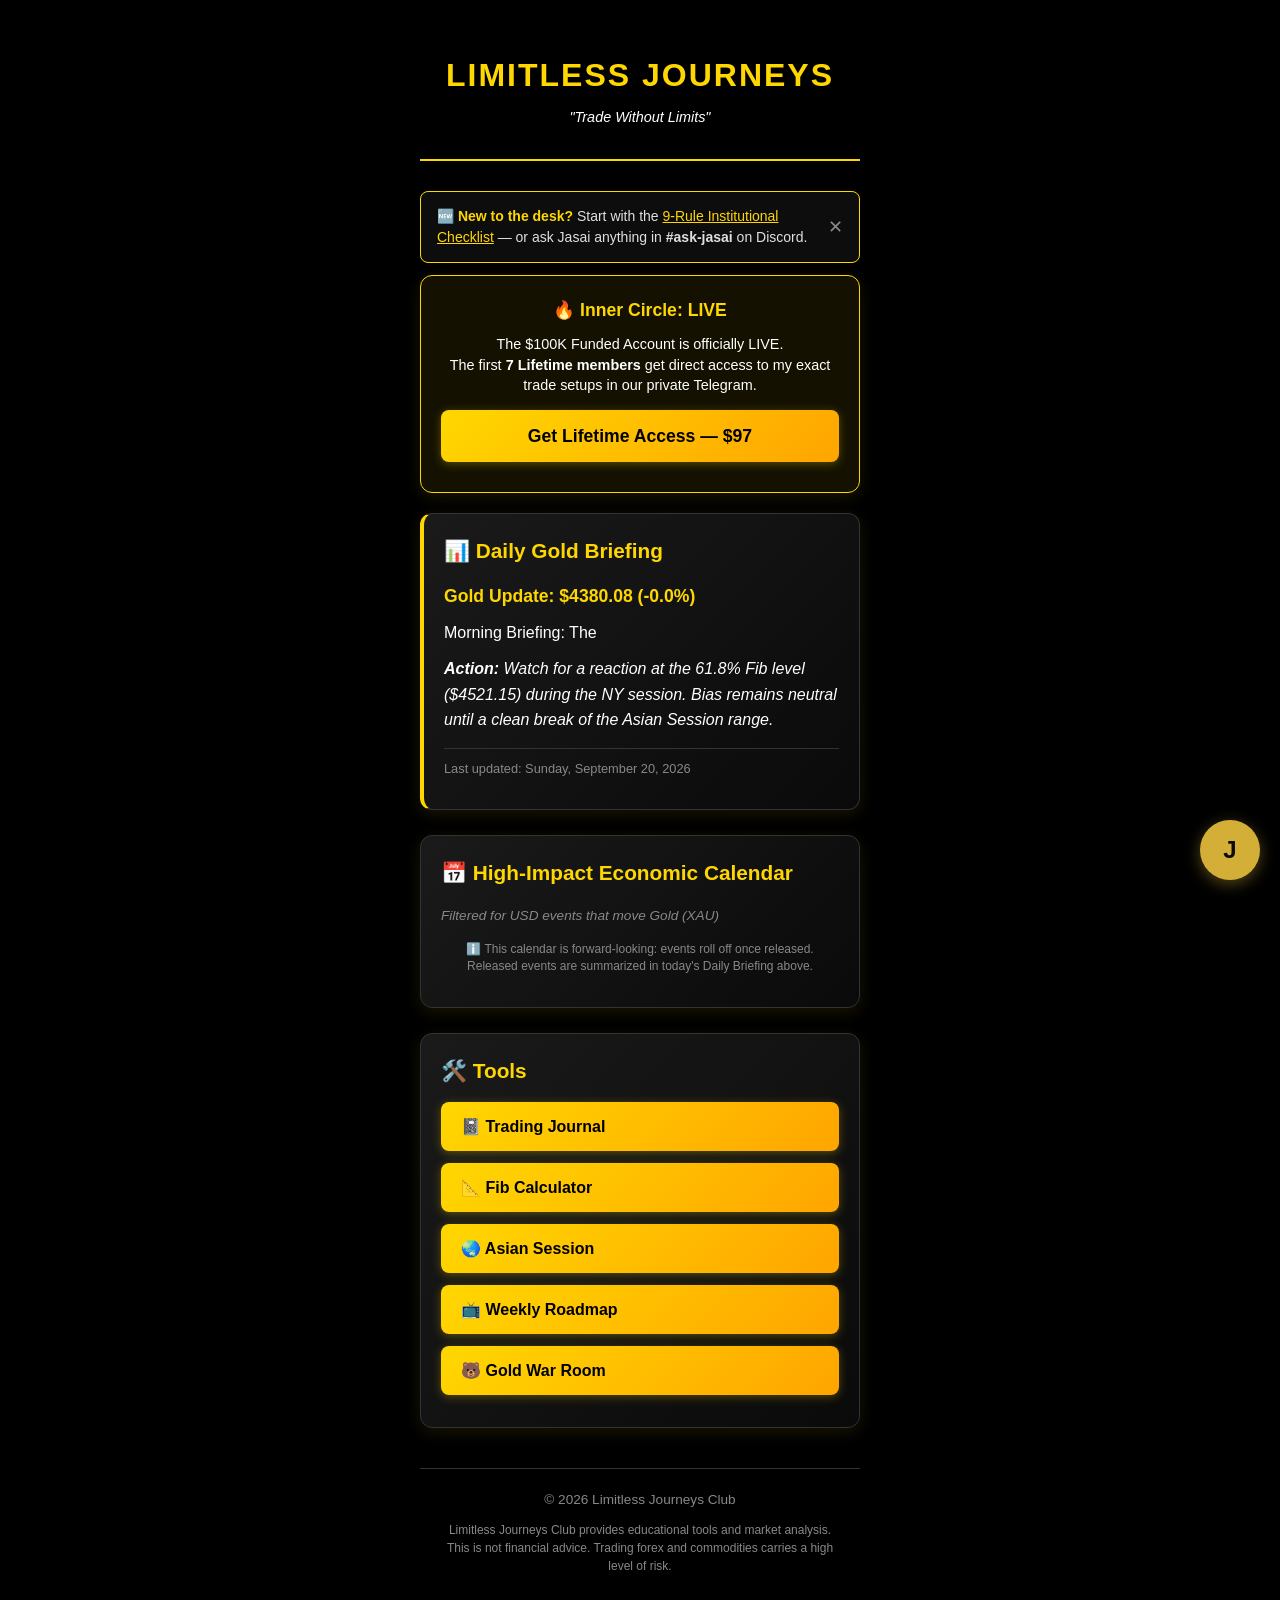
==== commit 9f54aed8: "Implement male-preference voice selection for speech Added male-preference voice picker functionalit" ====
--- a/index.html
+++ b/index.html
@@ -296,7 +296,7 @@
                 <li>✅ Weekly Gold Roadmap Access</li>
                 <li>✅ Gold War Room Access</li>
             </ul>
-            <a href="https://payhip.com/b/2IJq7" target="_blank" class="payhip-btn">Upgrade Monthly - Monthly opens after the Founder close — $97/mo</a>
+            <a href="https://payhip.com/b/2IJq7" target="_blank" class="payhip-btn">Upgrade Monthly — opens after the Founder close ($97/mo)</a>
             <a href="https://payhip.com/b/puVSQ" target="_blank" class="payhip-btn" style="color: #1a1a1a; font-weight: 800; margin-top: 10px; border: 2px solid #1a1a1a;">⭐ BEST VALUE — Get Lifetime Access - $97</a>
         </div>
     </div>
@@ -390,15 +390,40 @@
     document.getElementById('jasai-autospeak').textContent = jasaiAutoSpeak ? 'AUTO ON' : 'AUTO OFF';
 }
 
+// --- JASAI VOICE LOCK v1: male-preference picker (Sep 20) ---
+let jasaiVoice = null;
+const JASAI_VOICE_PREF = ["Andrew", "Alex", "Daniel", "David", "Guy",
+                          "Mark", "Ryan", "Brian", "Aaron", "Fred", "Male"];
+
+function pickJasaiVoice() {
+    if (!('speechSynthesis' in window)) return;
+    const voices = window.speechSynthesis.getVoices();
+    if (!voices.length) return;
+    for (let i = 0; i < JASAI_VOICE_PREF.length; i++) {          // pass 1: named males
+        const hit = voices.find(v => v.name.indexOf(JASAI_VOICE_PREF[i]) !== -1);
+        if (hit) { jasaiVoice = hit; return; }
+    }
+    const male = voices.find(v => /male/i.test(v.name) && /^en/i.test(v.lang)); // pass 2
+    if (male) { jasaiVoice = male; return; }
+    const en = voices.find(v => /^en/i.test(v.lang));            // pass 3: any English
+    if (en) jasaiVoice = en;
+}
+if ('speechSynthesis' in window) {
+    pickJasaiVoice();
+    window.speechSynthesis.onvoiceschanged = pickJasaiVoice;     // mobile loads voices late
+}
+
 function speakText(t) {
     try {
-        if (!('speechSynthesis' in window)) return;
+        if (!('speechSynthesis' in window)) { console.warn("Jasai: no speech engine here"); return; }
         window.speechSynthesis.cancel();
         const u = new SpeechSynthesisUtterance(t);
         u.rate = 1.0;
-        u.pitch = 1.0;
+        u.pitch = 0.9;          // a touch lower = desk tone, not chipmunk
+        u.volume = 1.0;
+        if (jasaiVoice) u.voice = jasaiVoice;
         window.speechSynthesis.speak(u);
-    } catch (e) { }
+    } catch (e) { console.error("Jasai speak failed", e); }
 }
 
 function jasaiSend() {
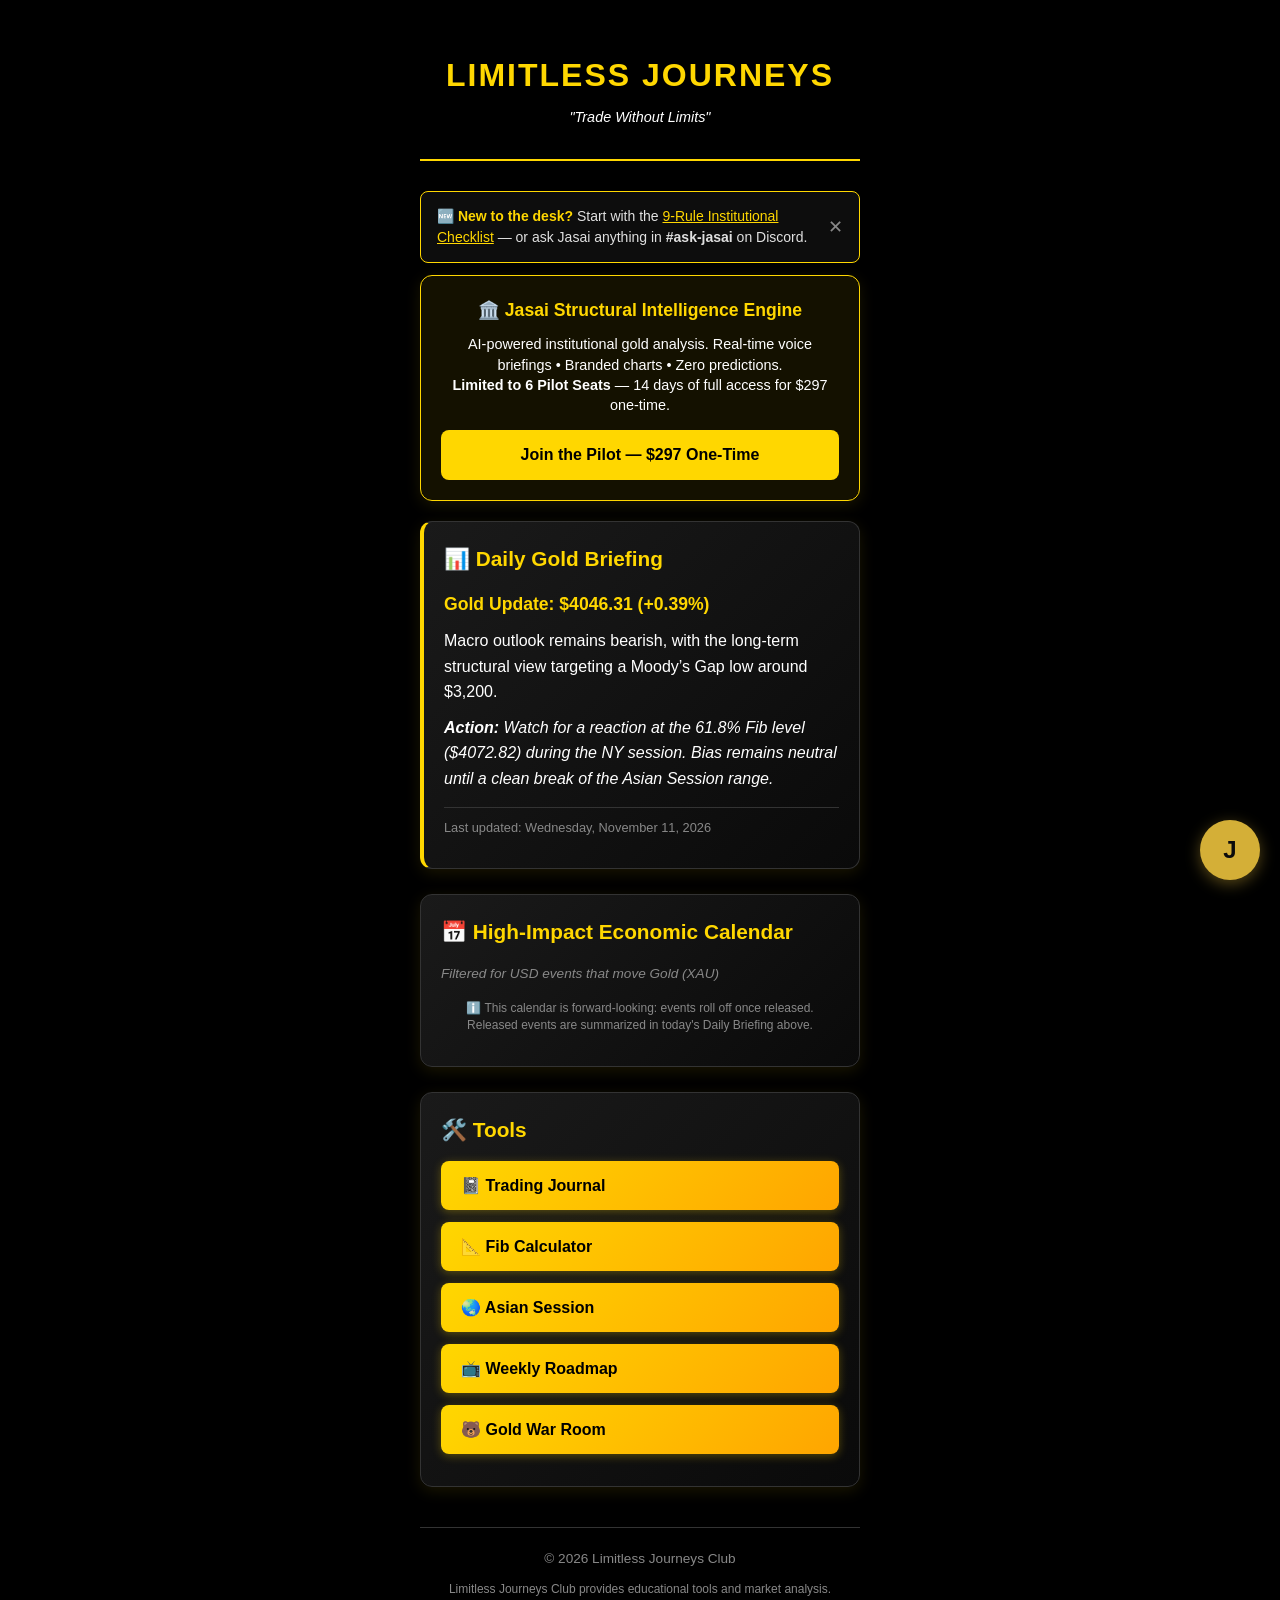
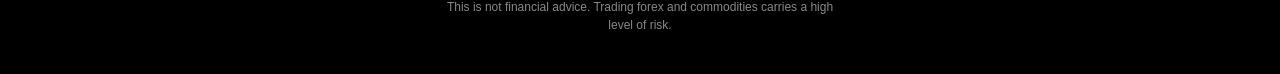
==== commit 19c7de67: "Fix: Replace $97 lifetime offer with $297 JSIE Pilot (Whop) Replaced Inner Circle banner with Jasai " ====
--- a/index.html
+++ b/index.html
@@ -33,17 +33,17 @@
 </script>
         
         <!-- INNER CIRCLE FOMO BANNER -->
-            <div class="card" style="border: 1px solid #FFD700; background: rgba(255, 215, 0, 0.08); margin-bottom: 20px;">
-                <h3 style="color: #FFD700; text-align: center; margin-bottom: 10px; font-size: 1.1rem;">🔥 Inner Circle: LIVE</h3>
-                <p style="text-align: center; font-size: 0.9rem; color: #fff; line-height: 1.4;">
-                    The $100K Funded Account is officially LIVE. 
-                    <br>The first <strong>7 Lifetime members</strong> get direct access to my exact trade setups in our private Telegram.
-                </p>
-                <!-- Replace YOUR_BEACONS_LINK with your actual beacons.ai URL -->
-                <a href="https://payhip.com/b/puVSQ" target="_blank" class="payhip-btn" style="background-color: #FFD700; color: #000; font-weight: bold; text-align: center; display: block; text-decoration: none; padding: 12px; margin-top: 15px; border-radius: 8px;">
-                    Get Lifetime Access — $97
-                </a>
-            </div>
+<div class="card" style="border: 1px solid #FFD700; background: rgba(255, 215, 0, 0.08); margin-bottom: 20px;">
+    <h3 style="color: #FFD700; text-align: center; margin-bottom: 10px; font-size: 1.1rem;">🏛️ Jasai Structural Intelligence Engine</h3>
+    <p style="text-align: center; font-size: 0.9rem; color: #fff; line-height: 1.4;">
+        AI-powered institutional gold analysis. Real-time voice briefings • Branded charts • Zero predictions.
+        <br><strong>Limited to 6 Pilot Seats</strong> — 14 days of full access for $297 one-time.
+    </p>
+    <!-- Whop Pilot Link -->
+    <a href="https://jsie-14-day-pilot.whop.site/" target="_blank" class="whop-btn" style="background-color: #FFD700; color: #000; font-weight: bold; text-align: center; display: block; text-decoration: none; padding: 12px; margin-top: 15px; border-radius: 8px;">
+        Join the Pilot — $297 One-Time
+    </a>
+</div>
         
         <main class="app-content">
             <section class="card daily-briefing">
--- a/style.css
+++ b/style.css
@@ -1,3 +1,6 @@
+html { scroll-behavior: auto; }
+#main-app { min-height: 100vh; }
+
 /* ===== BASE STYLES ===== */
 * {
     margin: 0;
